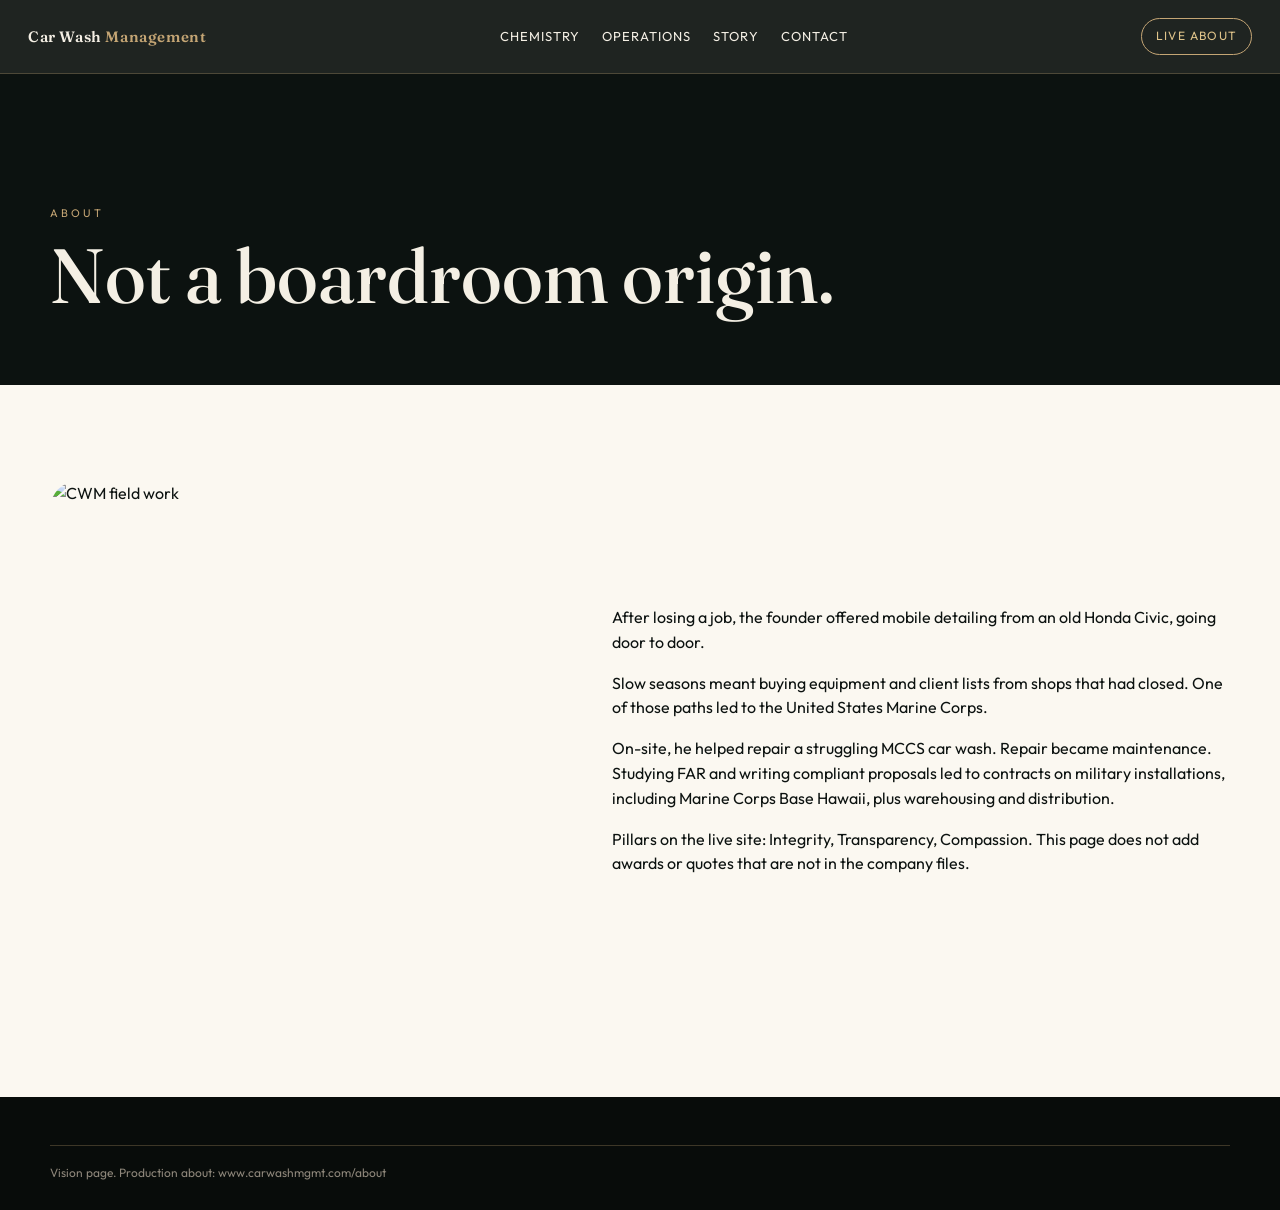
==== about.html @ 950a0e99 "CWM vision site (designed, noindex, not the SMS homepage)." ====
<!doctype html>
<html lang="en">
<head>
  <meta charset="utf-8" />
  <meta name="viewport" content="width=device-width, initial-scale=1" />
  <title>Story — CWM Vision</title>
  <meta name="robots" content="noindex, follow" />
  <link rel="preconnect" href="https://fonts.googleapis.com" />
  <link href="https://fonts.googleapis.com/css2?family=Fraunces:opsz,wght@9..144,500;9..144,600&family=Outfit:wght@400;500;600;700&display=swap" rel="stylesheet" />
  <link rel="stylesheet" href="./styles.css" />
</head>
<body>
  <header class="nav">
    <a class="brand" href="./index.html">Car Wash <span>Management</span></a>
    <nav class="nav-links">
      <a href="./chemistry.html">Chemistry</a>
      <a href="./operations.html">Operations</a>
      <a href="./about.html">Story</a>
      <a href="./contact.html">Contact</a>
    </nav>
    <a class="nav-cta" href="https://www.carwashmgmt.com/about">Live about</a>
  </header>
  <section class="page-hero">
    <div class="wrap">
      <p class="eyebrow">About</p>
      <h1>Not a boardroom origin.</h1>
    </div>
  </section>
  <section class="section">
    <div class="wrap split">
      <img src="https://media.base44.com/images/public/699f163455fdaf19c59586b8/f50cc0d88_image.png" alt="CWM field work" />
      <div>
        <p>After losing a job, the founder offered mobile detailing from an old Honda Civic, going door to door.</p>
        <p>Slow seasons meant buying equipment and client lists from shops that had closed. One of those paths led to the United States Marine Corps.</p>
        <p>On-site, he helped repair a struggling MCCS car wash. Repair became maintenance. Studying FAR and writing compliant proposals led to contracts on military installations, including Marine Corps Base Hawaii, plus warehousing and distribution.</p>
        <p>Pillars on the live site: Integrity, Transparency, Compassion. This page does not add awards or quotes that are not in the company files.</p>
      </div>
    </div>
  </section>
  <footer class="foot"><div class="wrap note">Vision page. Production about: www.carwashmgmt.com/about</div></footer>
</body>
</html>
---- styles.css ----
:root {
  --ink: #0c1210;
  --ink-soft: #1c2a24;
  --cream: #f4efe4;
  --paper: #fbf8f1;
  --brass: #c4a574;
  --brass-hot: #e0c48a;
  --aqua: #2a9d8f;
  --aqua-deep: #1b6f66;
  --line: rgba(196, 165, 116, 0.28);
  --serif: "Fraunces", Georgia, serif;
  --sans: "Outfit", system-ui, sans-serif;
}

* { box-sizing: border-box; }
html { scroll-behavior: smooth; }
body {
  margin: 0;
  background: var(--paper);
  color: var(--ink);
  font-family: var(--sans);
  line-height: 1.55;
}
img { max-width: 100%; display: block; }
a { color: inherit; text-decoration: none; }
.wrap { width: min(1180px, calc(100% - 40px)); margin-inline: auto; }

.nav {
  position: sticky;
  top: 0;
  z-index: 40;
  display: flex;
  align-items: center;
  justify-content: space-between;
  padding: 18px 28px;
  background: rgba(12, 18, 16, 0.92);
  backdrop-filter: blur(16px);
  color: var(--cream);
  border-bottom: 1px solid var(--line);
}
.brand {
  font-family: var(--serif);
  font-weight: 600;
  letter-spacing: 0.04em;
  font-size: 15px;
}
.brand span { color: var(--brass); }
.nav-links { display: flex; gap: 22px; font-size: 13px; letter-spacing: 0.08em; text-transform: uppercase; }
.nav-links a:hover { color: var(--brass-hot); }
.nav-cta {
  border: 1px solid var(--brass);
  color: var(--brass-hot);
  padding: 8px 14px;
  border-radius: 999px;
  font-size: 12px;
  letter-spacing: 0.1em;
  text-transform: uppercase;
}

.hero {
  min-height: 92vh;
  display: grid;
  grid-template-columns: 1.1fr 0.9fr;
  background: var(--ink);
  color: var(--cream);
  overflow: hidden;
}
.hero-copy {
  padding: 88px 48px 72px;
  display: flex;
  flex-direction: column;
  justify-content: flex-end;
}
.eyebrow {
  color: var(--brass);
  letter-spacing: 0.28em;
  text-transform: uppercase;
  font-size: 11px;
  margin-bottom: 18px;
}
.hero h1 {
  font-family: var(--serif);
  font-weight: 500;
  font-size: clamp(3rem, 7vw, 6.4rem);
  line-height: 0.92;
  margin: 0 0 24px;
  letter-spacing: -0.03em;
}
.hero p { max-width: 34rem; color: #d7d0c3; font-size: 18px; }
.hero-actions { display: flex; gap: 14px; margin-top: 32px; flex-wrap: wrap; }
.btn {
  display: inline-flex;
  align-items: center;
  padding: 14px 22px;
  border-radius: 999px;
  font-weight: 600;
  letter-spacing: 0.04em;
}
.btn-gold { background: var(--brass); color: var(--ink); }
.btn-ghost { border: 1px solid rgba(244, 239, 228, 0.35); }
.hero-photo {
  position: relative;
  min-height: 420px;
}
.hero-photo img {
  width: 100%;
  height: 100%;
  object-fit: cover;
  filter: saturate(0.85) contrast(1.05);
}
.hero-photo::after {
  content: "";
  position: absolute;
  inset: 0;
  background: linear-gradient(90deg, #0c1210 0%, transparent 28%);
}

.stats {
  display: grid;
  grid-template-columns: repeat(3, 1fr);
  background: #13201b;
  color: var(--cream);
}
.stat { padding: 36px 28px; border-right: 1px solid var(--line); }
.stat:last-child { border-right: 0; }
.stat b {
  display: block;
  font-family: var(--serif);
  font-size: 38px;
  font-weight: 500;
  color: var(--brass-hot);
}
.stat span { color: #c9c1b3; font-size: 14px; }

.section { padding: 96px 0; }
.section h2 {
  font-family: var(--serif);
  font-size: clamp(2.2rem, 4vw, 3.6rem);
  font-weight: 500;
  line-height: 1.05;
  margin: 0 0 16px;
}
.lede { font-size: 18px; color: #4d594f; max-width: 40rem; }

.split {
  display: grid;
  grid-template-columns: 0.9fr 1.1fr;
  gap: 56px;
  align-items: center;
}
.split img {
  border-radius: 28px;
  height: 520px;
  width: 100%;
  object-fit: cover;
}

.cards {
  display: grid;
  grid-template-columns: repeat(3, 1fr);
  gap: 18px;
  margin-top: 40px;
}
.card {
  background: #fff;
  border: 1px solid #eadfce;
  border-radius: 24px;
  padding: 28px;
  min-height: 240px;
}
.card h3 { font-family: var(--serif); font-size: 28px; margin: 0 0 12px; font-weight: 500; }
.card p { color: #536057; margin: 0; }

.chem-grid {
  display: grid;
  grid-template-columns: repeat(4, 1fr);
  gap: 12px;
  margin-top: 36px;
}
.chem {
  background: var(--ink-soft);
  color: var(--cream);
  padding: 22px 18px;
  border-radius: 18px;
  min-height: 140px;
}
.chem small { color: var(--brass); letter-spacing: 0.16em; text-transform: uppercase; font-size: 10px; }
.chem strong { display: block; margin-top: 12px; font-size: 18px; font-weight: 600; }

.story {
  background: var(--ink);
  color: var(--cream);
}
.story .wrap { display: grid; grid-template-columns: 1fr 1fr; gap: 64px; }
.story p { color: #d4cdc0; font-size: 17px; }

.cta-band {
  background:
    linear-gradient(120deg, rgba(12,18,16,.72), rgba(12,18,16,.35)),
    url("https://media.base44.com/images/public/699f163455fdaf19c59586b8/bcc63916d_pexels-nguyendesigner-243971.jpg") center/cover;
  color: var(--cream);
  padding: 92px 0;
  text-align: center;
}
.cta-band h2 { max-width: 16ch; margin: 12px auto 20px; }

.foot {
  background: #080c0a;
  color: #cfc6b8;
  padding: 48px 0 28px;
  font-size: 14px;
}
.foot-grid { display: grid; grid-template-columns: 2fr 1fr 1fr; gap: 32px; margin-bottom: 32px; }
.foot a:hover { color: var(--brass-hot); }
.note {
  border-top: 1px solid var(--line);
  padding-top: 18px;
  color: #8d867a;
  font-size: 12px;
}

.page-hero {
  background: var(--ink);
  color: var(--cream);
  padding: 120px 0 72px;
}
.page-hero h1 {
  font-family: var(--serif);
  font-size: clamp(2.8rem, 6vw, 5rem);
  font-weight: 500;
  margin: 0;
  line-height: 0.95;
}

@media (max-width: 900px) {
  .nav-links { display: none; }
  .hero, .split, .story .wrap, .stats, .cards, .chem-grid, .foot-grid {
    grid-template-columns: 1fr;
  }
  .hero-copy { padding: 48px 24px; }
  .stat { border-right: 0; border-bottom: 1px solid var(--line); }
}
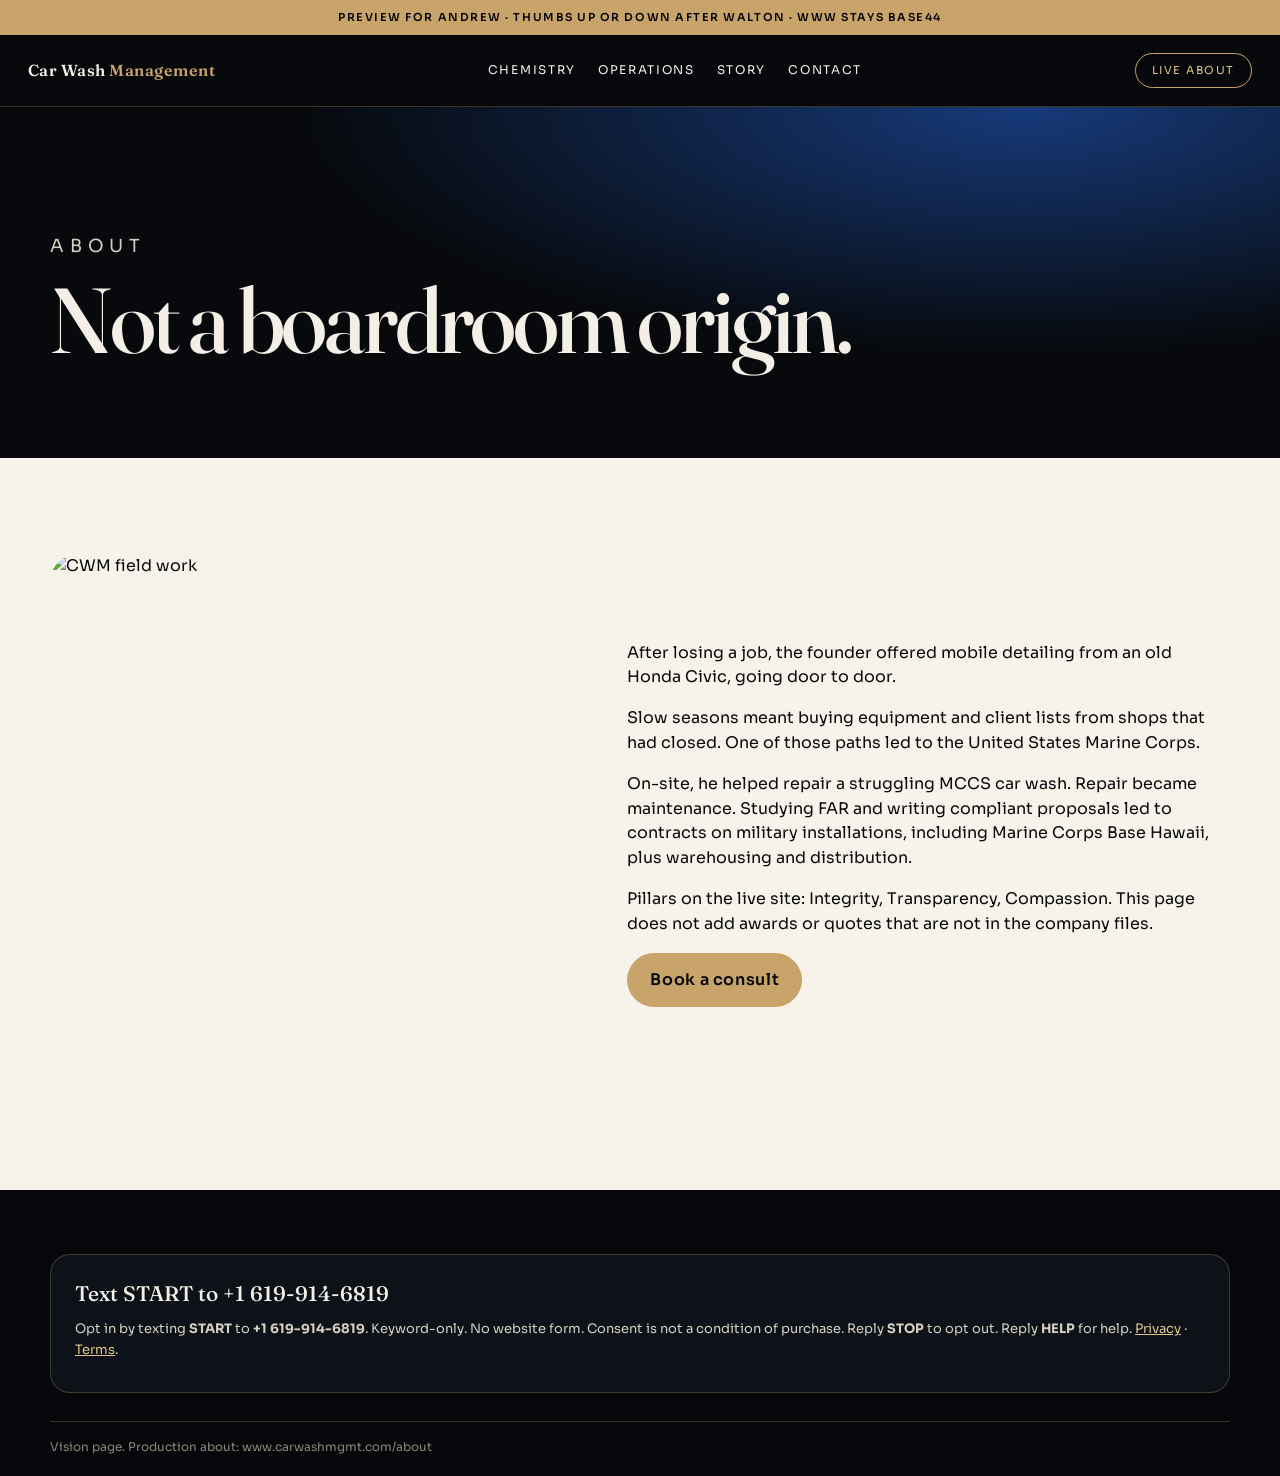
==== commit 80f7777f: "Overnight new-customer preview. START in HTML footer. noindex, no CNAME." ====
--- a/about.html
+++ b/about.html
@@ -3,13 +3,15 @@
 <head>
   <meta charset="utf-8" />
   <meta name="viewport" content="width=device-width, initial-scale=1" />
-  <title>Story — CWM Vision</title>
+  <title>Story — Car Wash Management</title>
+  <meta name="description" content="Civic detailing, Marine Corps Community Services, then a chemical plant. The operator origin of Car Wash Management." />
   <meta name="robots" content="noindex, follow" />
   <link rel="preconnect" href="https://fonts.googleapis.com" />
-  <link href="https://fonts.googleapis.com/css2?family=Fraunces:opsz,wght@9..144,500;9..144,600&family=Outfit:wght@400;500;600;700&display=swap" rel="stylesheet" />
+  <link href="https://fonts.googleapis.com/css2?family=Fraunces:opsz,wght@9..144,500;9..144,600&family=Sora:wght@400;500;600;700&display=swap" rel="stylesheet" />
   <link rel="stylesheet" href="./styles.css" />
 </head>
 <body>
+  <div class="review">Preview for Andrew · thumbs up or down after Walton · www stays Base44</div>
   <header class="nav">
     <a class="brand" href="./index.html">Car Wash <span>Management</span></a>
     <nav class="nav-links">
@@ -18,15 +20,26 @@
       <a href="./about.html">Story</a>
       <a href="./contact.html">Contact</a>
     </nav>
+    <details class="nav-menu">
+      <summary>Menu</summary>
+      <div class="nav-panel">
+        <a href="./chemistry.html">Chemistry</a>
+        <a href="./operations.html">Operations</a>
+        <a href="./about.html">Story</a>
+        <a href="./contact.html">Contact</a>
+      </div>
+    </details>
     <a class="nav-cta" href="https://www.carwashmgmt.com/about">Live about</a>
   </header>
+
   <section class="page-hero">
     <div class="wrap">
       <p class="eyebrow">About</p>
       <h1>Not a boardroom origin.</h1>
     </div>
   </section>
-  <section class="section">
+
+  <section class="section paper">
     <div class="wrap split">
       <img src="https://media.base44.com/images/public/699f163455fdaf19c59586b8/f50cc0d88_image.png" alt="CWM field work" />
       <div>
@@ -34,9 +47,19 @@
         <p>Slow seasons meant buying equipment and client lists from shops that had closed. One of those paths led to the United States Marine Corps.</p>
         <p>On-site, he helped repair a struggling MCCS car wash. Repair became maintenance. Studying FAR and writing compliant proposals led to contracts on military installations, including Marine Corps Base Hawaii, plus warehousing and distribution.</p>
         <p>Pillars on the live site: Integrity, Transparency, Compassion. This page does not add awards or quotes that are not in the company files.</p>
+        <p><a class="btn btn-gold" href="https://calendly.com/andrew-carwashmgmt">Book a consult</a></p>
       </div>
     </div>
   </section>
-  <footer class="foot"><div class="wrap note">Vision page. Production about: www.carwashmgmt.com/about</div></footer>
+
+  <footer class="foot">
+    <div class="wrap">
+      <aside class="sms" id="sms-opt-in">
+        <h2>Text START to +1 619-914-6819</h2>
+        <p>Opt in by texting <strong>START</strong> to <strong>+1 619-914-6819</strong>. Keyword-only. No website form. Consent is not a condition of purchase. Reply <strong>STOP</strong> to opt out. Reply <strong>HELP</strong> for help. <a href="https://legal.carwashmgmt.com/privacy-policy.html">Privacy</a> · <a href="https://legal.carwashmgmt.com/terms-and-conditions.html">Terms</a>.</p>
+      </aside>
+    </div>
+    <div class="wrap note">Vision page. Production about: <a href="https://www.carwashmgmt.com/about">www.carwashmgmt.com/about</a></div>
+  </footer>
 </body>
 </html>
--- a/styles.css
+++ b/styles.css
@@ -1,23 +1,23 @@
 :root {
-  --ink: #0c1210;
-  --ink-soft: #1c2a24;
-  --cream: #f4efe4;
-  --paper: #fbf8f1;
-  --brass: #c4a574;
+  --ink: #07090c;
+  --navy: #0a1c38;
+  --navy-hot: #143a86;
+  --cream: #f4efe6;
+  --paper: #f7f3eb;
+  --brass: #c9a46a;
   --brass-hot: #e0c48a;
-  --aqua: #2a9d8f;
-  --aqua-deep: #1b6f66;
-  --line: rgba(196, 165, 116, 0.28);
+  --mute: #9aa3ae;
+  --line: rgba(201, 164, 106, 0.28);
   --serif: "Fraunces", Georgia, serif;
-  --sans: "Outfit", system-ui, sans-serif;
+  --sans: "Sora", system-ui, sans-serif;
 }
 
 * { box-sizing: border-box; }
 html { scroll-behavior: smooth; }
 body {
   margin: 0;
-  background: var(--paper);
-  color: var(--ink);
+  background: var(--ink);
+  color: var(--cream);
   font-family: var(--sans);
   line-height: 1.55;
 }
@@ -25,135 +25,211 @@
 a { color: inherit; text-decoration: none; }
 .wrap { width: min(1180px, calc(100% - 40px)); margin-inline: auto; }
 
-.nav {
+.review {
   position: sticky;
   top: 0;
+  z-index: 60;
+  background: var(--brass);
+  color: var(--ink);
+  text-align: center;
+  font-size: 11px;
+  letter-spacing: 0.14em;
+  text-transform: uppercase;
+  padding: 9px 16px;
+  font-weight: 600;
+}
+
+.nav {
+  position: relative;
   z-index: 40;
   display: flex;
   align-items: center;
   justify-content: space-between;
+  gap: 18px;
   padding: 18px 28px;
-  background: rgba(12, 18, 16, 0.92);
-  backdrop-filter: blur(16px);
-  color: var(--cream);
+  background: rgba(7, 9, 12, 0.72);
+  backdrop-filter: blur(18px);
   border-bottom: 1px solid var(--line);
 }
 .brand {
   font-family: var(--serif);
   font-weight: 600;
-  letter-spacing: 0.04em;
-  font-size: 15px;
+  letter-spacing: 0.03em;
+  font-size: 16px;
+  white-space: nowrap;
 }
 .brand span { color: var(--brass); }
-.nav-links { display: flex; gap: 22px; font-size: 13px; letter-spacing: 0.08em; text-transform: uppercase; }
+.nav-links {
+  display: flex;
+  gap: 22px;
+  font-size: 12px;
+  letter-spacing: 0.14em;
+  text-transform: uppercase;
+}
 .nav-links a:hover { color: var(--brass-hot); }
 .nav-cta {
   border: 1px solid var(--brass);
   color: var(--brass-hot);
-  padding: 8px 14px;
+  padding: 8px 16px;
   border-radius: 999px;
-  font-size: 12px;
-  letter-spacing: 0.1em;
-  text-transform: uppercase;
-}
+  font-size: 11px;
+  letter-spacing: 0.14em;
+  text-transform: uppercase;
+  white-space: nowrap;
+}
+.nav-menu { display: none; }
 
 .hero {
-  min-height: 92vh;
-  display: grid;
-  grid-template-columns: 1.1fr 0.9fr;
-  background: var(--ink);
-  color: var(--cream);
+  position: relative;
+  min-height: calc(100vh - 92px);
+  display: grid;
+  grid-template-columns: 1.05fr 0.95fr;
   overflow: hidden;
+  background:
+    radial-gradient(ellipse at 78% 38%, #1a4aa8 0%, transparent 52%),
+    radial-gradient(ellipse at 100% 0%, #0d2a62 0%, transparent 40%),
+    #07090c;
+}
+.hero::before {
+  content: "";
+  position: absolute;
+  inset: 0;
+  background-image: url("data:image/svg+xml;utf8,<svg xmlns='http://www.w3.org/2000/svg' width='56' height='98' viewBox='0 0 56 98'><path d='M28 2 L54 17 V47 L28 62 L2 47 V17 Z' fill='none' stroke='%23c9a46a' stroke-width='0.6' opacity='0.18'/></svg>");
+  opacity: 0.45;
+  mask-image: linear-gradient(90deg, transparent 35%, #000 70%);
+  pointer-events: none;
 }
 .hero-copy {
-  padding: 88px 48px 72px;
+  position: relative;
+  z-index: 2;
+  padding: 88px 48px 80px;
   display: flex;
   flex-direction: column;
   justify-content: flex-end;
 }
 .eyebrow {
   color: var(--brass);
-  letter-spacing: 0.28em;
+  letter-spacing: 0.32em;
   text-transform: uppercase;
   font-size: 11px;
   margin-bottom: 18px;
 }
-.hero h1 {
+.hero h1,
+.page-hero h1 {
   font-family: var(--serif);
   font-weight: 500;
-  font-size: clamp(3rem, 7vw, 6.4rem);
-  line-height: 0.92;
+  font-size: clamp(3.1rem, 7.2vw, 6.6rem);
+  line-height: 0.9;
   margin: 0 0 24px;
-  letter-spacing: -0.03em;
-}
-.hero p { max-width: 34rem; color: #d7d0c3; font-size: 18px; }
-.hero-actions { display: flex; gap: 14px; margin-top: 32px; flex-wrap: wrap; }
+  letter-spacing: -0.035em;
+}
+.hero p { max-width: 36rem; color: #d8d1c4; font-size: 18px; }
+.hero-actions { display: flex; gap: 14px; margin-top: 34px; flex-wrap: wrap; }
+
 .btn {
   display: inline-flex;
   align-items: center;
+  justify-content: center;
   padding: 14px 22px;
   border-radius: 999px;
   font-weight: 600;
   letter-spacing: 0.04em;
+  border: 1px solid transparent;
 }
 .btn-gold { background: var(--brass); color: var(--ink); }
-.btn-ghost { border: 1px solid rgba(244, 239, 228, 0.35); }
-.hero-photo {
+.btn-gold:hover { background: var(--brass-hot); }
+.btn-ghost { border-color: rgba(244, 239, 228, 0.35); color: var(--cream); }
+.btn-ghost:hover { border-color: var(--brass); color: var(--brass-hot); }
+
+.hero-stage {
   position: relative;
-  min-height: 420px;
-}
-.hero-photo img {
-  width: 100%;
-  height: 100%;
-  object-fit: cover;
-  filter: saturate(0.85) contrast(1.05);
-}
-.hero-photo::after {
-  content: "";
+  min-height: 520px;
+}
+.orb {
   position: absolute;
-  inset: 0;
-  background: linear-gradient(90deg, #0c1210 0%, transparent 28%);
+  overflow: hidden;
+  border: 1px solid rgba(201, 164, 106, 0.35);
+  box-shadow: 0 30px 80px rgba(0, 0, 0, 0.45);
+}
+.orb img { width: 100%; height: 100%; object-fit: cover; }
+.orb-main {
+  width: min(78%, 520px);
+  aspect-ratio: 1;
+  border-radius: 50%;
+  right: 8%;
+  top: 14%;
+}
+.orb-top {
+  width: 168px;
+  height: 168px;
+  border-radius: 50%;
+  right: 58%;
+  top: 8%;
+  z-index: 2;
+}
+.orb-side {
+  width: 210px;
+  height: 260px;
+  border-radius: 50% 50% 46% 54%;
+  right: -24px;
+  bottom: 12%;
 }
 
 .stats {
   display: grid;
   grid-template-columns: repeat(3, 1fr);
-  background: #13201b;
-  color: var(--cream);
-}
-.stat { padding: 36px 28px; border-right: 1px solid var(--line); }
+  background: #10151c;
+  border-top: 1px solid var(--line);
+  border-bottom: 1px solid var(--line);
+}
+.stat { padding: 40px 32px; border-right: 1px solid var(--line); }
 .stat:last-child { border-right: 0; }
 .stat b {
   display: block;
   font-family: var(--serif);
-  font-size: 38px;
+  font-size: 40px;
   font-weight: 500;
   color: var(--brass-hot);
 }
-.stat span { color: #c9c1b3; font-size: 14px; }
-
+.stat span { color: #c3bdb2; font-size: 14px; }
+
+.paper { background: var(--paper); color: var(--ink); }
 .section { padding: 96px 0; }
-.section h2 {
-  font-family: var(--serif);
-  font-size: clamp(2.2rem, 4vw, 3.6rem);
+.section h2,
+.cta-band h2,
+.foot-lead {
+  font-family: var(--serif);
+  font-size: clamp(2.2rem, 4vw, 3.7rem);
   font-weight: 500;
-  line-height: 1.05;
+  line-height: 1.04;
   margin: 0 0 16px;
 }
-.lede { font-size: 18px; color: #4d594f; max-width: 40rem; }
+.lede { font-size: 18px; color: #536057; max-width: 42rem; }
 
 .split {
   display: grid;
-  grid-template-columns: 0.9fr 1.1fr;
-  gap: 56px;
+  grid-template-columns: 0.92fr 1.08fr;
+  gap: 64px;
   align-items: center;
 }
-.split img {
+.split img, .photo-frame {
   border-radius: 28px;
-  height: 520px;
+  height: 540px;
   width: 100%;
   object-fit: cover;
 }
+.photo-frame { overflow: hidden; }
+
+.work-list { margin: 28px 0 0; padding: 0; list-style: none; }
+.work-list li {
+  display: grid;
+  grid-template-columns: 7.5rem 1fr;
+  gap: 16px;
+  padding: 16px 0;
+  border-top: 1px solid #eadfce;
+  font-size: 16px;
+}
+.work-list strong { letter-spacing: 0.08em; text-transform: uppercase; font-size: 12px; color: #8a6d3b; }
 
 .cards {
   display: grid;
@@ -163,80 +239,144 @@
 }
 .card {
   background: #fff;
+  color: var(--ink);
   border: 1px solid #eadfce;
   border-radius: 24px;
   padding: 28px;
-  min-height: 240px;
+  min-height: 220px;
 }
 .card h3 { font-family: var(--serif); font-size: 28px; margin: 0 0 12px; font-weight: 500; }
 .card p { color: #536057; margin: 0; }
 
+.line {
+  background: var(--ink);
+  color: var(--cream);
+}
+.line-table { width: 100%; border-collapse: collapse; margin-top: 36px; }
+.line-table th, .line-table td {
+  text-align: left;
+  padding: 18px 8px;
+  border-bottom: 1px solid var(--line);
+  vertical-align: top;
+}
+.line-table th {
+  color: var(--brass);
+  font-size: 11px;
+  letter-spacing: 0.16em;
+  text-transform: uppercase;
+  font-weight: 600;
+  width: 28%;
+}
+.line-table td { color: #ddd6c9; }
+
 .chem-grid {
   display: grid;
-  grid-template-columns: repeat(4, 1fr);
+  grid-template-columns: repeat(3, 1fr);
   gap: 12px;
   margin-top: 36px;
 }
 .chem {
-  background: var(--ink-soft);
+  background: #111820;
   color: var(--cream);
   padding: 22px 18px;
   border-radius: 18px;
-  min-height: 140px;
+  border: 1px solid var(--line);
+  min-height: 148px;
 }
 .chem small { color: var(--brass); letter-spacing: 0.16em; text-transform: uppercase; font-size: 10px; }
-.chem strong { display: block; margin-top: 12px; font-size: 18px; font-weight: 600; }
-
-.story {
-  background: var(--ink);
-  color: var(--cream);
-}
-.story .wrap { display: grid; grid-template-columns: 1fr 1fr; gap: 64px; }
+.chem strong { display: block; margin-top: 10px; font-size: 18px; font-weight: 600; }
+.chem p { margin: 8px 0 0; color: #b7b0a4; font-size: 13px; }
+
+.story { background: #0b1016; color: var(--cream); }
+.story .wrap { display: grid; grid-template-columns: 1fr 1fr; gap: 64px; align-items: center; }
 .story p { color: #d4cdc0; font-size: 17px; }
+.story img { border-radius: 28px; height: 460px; width: 100%; object-fit: cover; }
 
 .cta-band {
   background:
-    linear-gradient(120deg, rgba(12,18,16,.72), rgba(12,18,16,.35)),
+    linear-gradient(120deg, rgba(7, 9, 12, 0.78), rgba(10, 28, 56, 0.45)),
     url("https://media.base44.com/images/public/699f163455fdaf19c59586b8/bcc63916d_pexels-nguyendesigner-243971.jpg") center/cover;
   color: var(--cream);
-  padding: 92px 0;
+  padding: 100px 0;
   text-align: center;
 }
-.cta-band h2 { max-width: 16ch; margin: 12px auto 20px; }
+.cta-band h2 { max-width: 16ch; margin: 12px auto 22px; }
+
+.page-hero {
+  background:
+    radial-gradient(ellipse at 80% 0%, #163a7a 0%, transparent 50%),
+    var(--ink);
+  color: var(--cream);
+  padding: 108px 0 72px;
+}
+.page-hero p { max-width: 40rem; color: #d4cdc0; font-size: 18px; }
 
 .foot {
-  background: #080c0a;
+  background: #05070a;
   color: #cfc6b8;
-  padding: 48px 0 28px;
+  padding: 56px 0 20px;
   font-size: 14px;
 }
-.foot-grid { display: grid; grid-template-columns: 2fr 1fr 1fr; gap: 32px; margin-bottom: 32px; }
+.foot-lead { color: var(--cream); max-width: 12ch; }
+.foot-grid { display: grid; grid-template-columns: 1.4fr 1fr 1fr; gap: 32px; margin-bottom: 36px; }
 .foot a:hover { color: var(--brass-hot); }
+.foot ul { list-style: none; margin: 0; padding: 0; }
+.foot li { margin: 8px 0; }
+
+.sms {
+  border: 1px solid var(--line);
+  border-radius: 20px;
+  padding: 22px 24px;
+  background: #0d1218;
+  color: #d7d0c3;
+  margin: 8px 0 28px;
+}
+.sms h2, .sms h4 {
+  font-family: var(--serif);
+  color: var(--cream);
+  margin: 0 0 10px;
+  font-weight: 500;
+}
+.sms p { margin: 0 0 10px; font-size: 13px; line-height: 1.55; }
+.sms a { color: var(--brass-hot); text-decoration: underline; }
+
 .note {
   border-top: 1px solid var(--line);
-  padding-top: 18px;
+  padding-top: 16px;
   color: #8d867a;
   font-size: 12px;
 }
 
-.page-hero {
-  background: var(--ink);
-  color: var(--cream);
-  padding: 120px 0 72px;
-}
-.page-hero h1 {
-  font-family: var(--serif);
-  font-size: clamp(2.8rem, 6vw, 5rem);
-  font-weight: 500;
-  margin: 0;
-  line-height: 0.95;
-}
-
 @media (max-width: 900px) {
   .nav-links { display: none; }
+  .nav-menu { display: block; }
+  .nav-menu summary {
+    list-style: none;
+    cursor: pointer;
+    letter-spacing: 0.12em;
+    text-transform: uppercase;
+    font-size: 12px;
+    color: var(--brass-hot);
+  }
+  .nav-menu[open] .nav-panel {
+    position: absolute;
+    left: 16px;
+    right: 16px;
+    top: 62px;
+    background: #0d1218;
+    border: 1px solid var(--line);
+    border-radius: 16px;
+    padding: 16px;
+    display: grid;
+    gap: 12px;
+  }
   .hero, .split, .story .wrap, .stats, .cards, .chem-grid, .foot-grid {
     grid-template-columns: 1fr;
   }
-  .hero-copy { padding: 48px 24px; }
+  .hero-copy { padding: 48px 24px 32px; }
+  .hero-stage { min-height: 380px; }
+  .orb-top, .orb-side { display: none; }
+  .orb-main { right: 10%; top: 8%; width: 78%; }
   .stat { border-right: 0; border-bottom: 1px solid var(--line); }
-}
+  .work-list li { grid-template-columns: 1fr; gap: 6px; }
+}
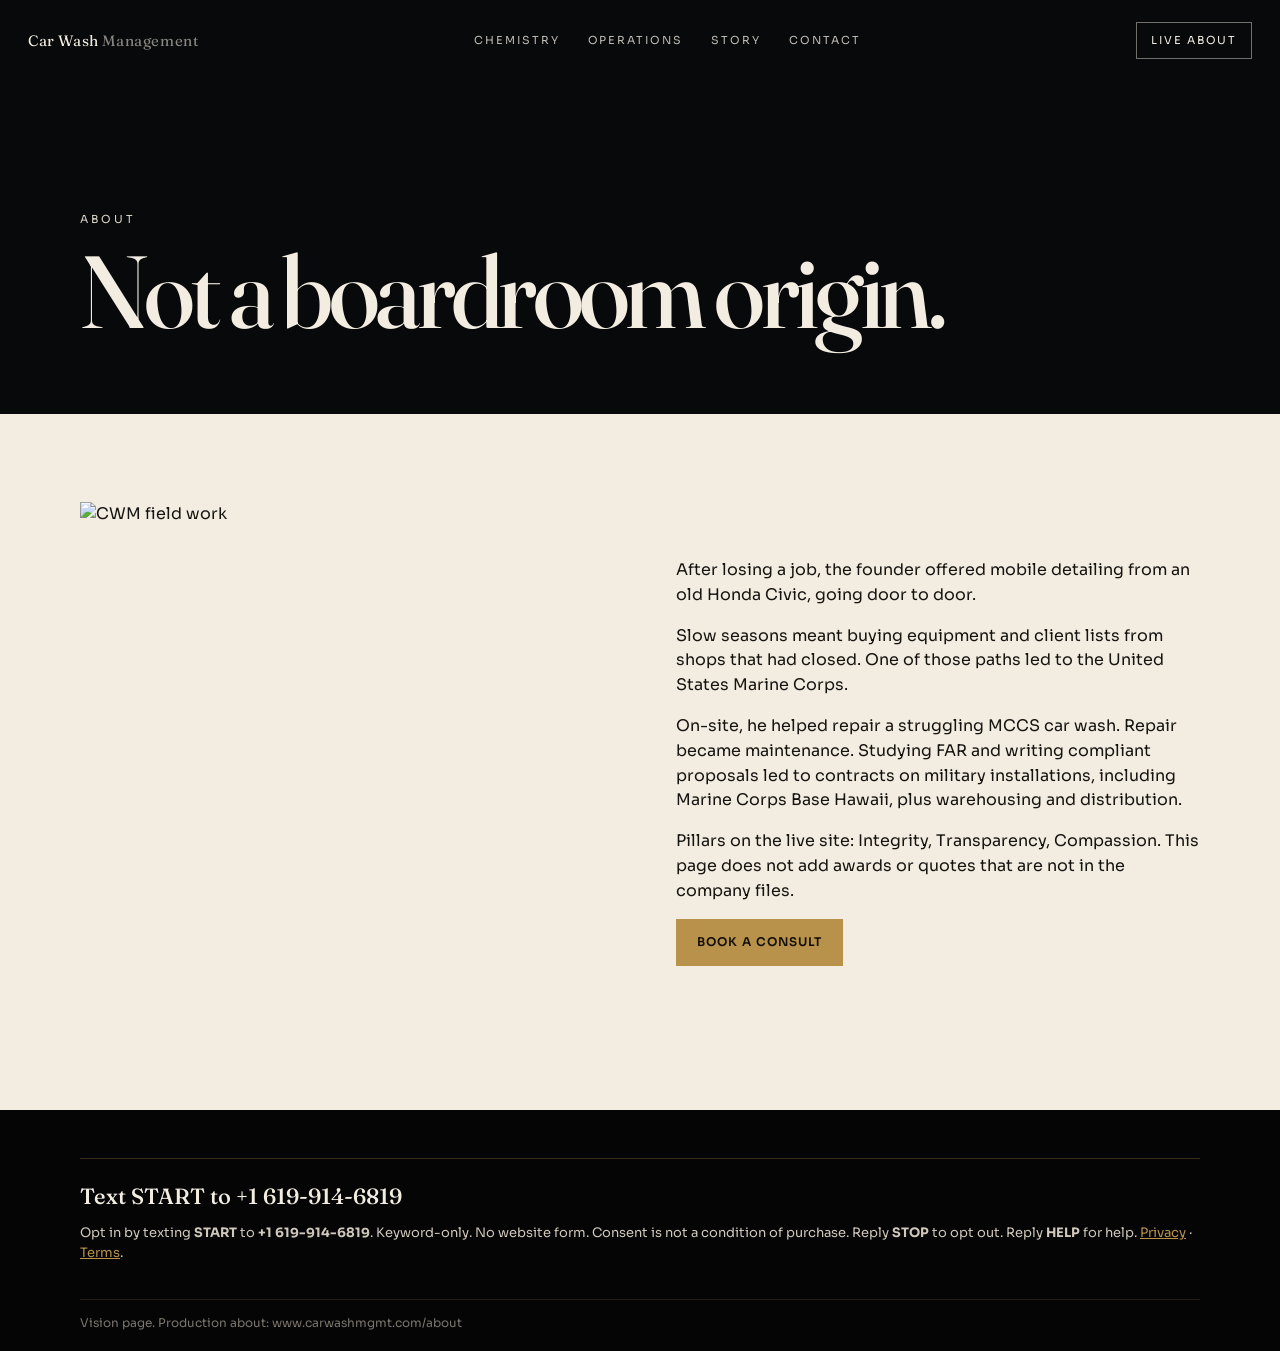
==== commit f5a361cc: "Replace orb/hex template with full-bleed photographic homepage. Andrew rejected the overnight previe" ====
--- a/about.html
+++ b/about.html
@@ -11,7 +11,6 @@
   <link rel="stylesheet" href="./styles.css" />
 </head>
 <body>
-  <div class="review">Preview for Andrew · thumbs up or down after Walton · www stays Base44</div>
   <header class="nav">
     <a class="brand" href="./index.html">Car Wash <span>Management</span></a>
     <nav class="nav-links">
--- a/styles.css
+++ b/styles.css
@@ -1,21 +1,14 @@
 :root {
-  --ink: #07090c;
-  --navy: #0a1c38;
-  --navy-hot: #143a86;
-  --cream: #f4efe6;
-  --paper: #f7f3eb;
-  --brass: #c9a46a;
-  --brass-hot: #e0c48a;
-  --mute: #9aa3ae;
-  --line: rgba(201, 164, 106, 0.28);
-  --serif: "Fraunces", Georgia, serif;
+  --ink: #08090b;
+  --cream: #f2ece1;
+  --brass: #b8924a;
+  --mute: #9a9388;
+  --serif: "Fraunces", "Times New Roman", serif;
   --sans: "Sora", system-ui, sans-serif;
 }
-
 * { box-sizing: border-box; }
-html { scroll-behavior: smooth; }
+html, body { margin: 0; }
 body {
-  margin: 0;
   background: var(--ink);
   color: var(--cream);
   font-family: var(--sans);
@@ -23,360 +16,238 @@
 }
 img { max-width: 100%; display: block; }
 a { color: inherit; text-decoration: none; }
-.wrap { width: min(1180px, calc(100% - 40px)); margin-inline: auto; }
-
-.review {
-  position: sticky;
-  top: 0;
-  z-index: 60;
-  background: var(--brass);
-  color: var(--ink);
-  text-align: center;
-  font-size: 11px;
-  letter-spacing: 0.14em;
-  text-transform: uppercase;
-  padding: 9px 16px;
-  font-weight: 600;
-}
+.wrap { width: min(1120px, calc(100% - 48px)); margin-inline: auto; }
 
 .nav {
-  position: relative;
-  z-index: 40;
+  position: absolute;
+  inset: 0 0 auto;
+  z-index: 5;
   display: flex;
   align-items: center;
   justify-content: space-between;
-  gap: 18px;
-  padding: 18px 28px;
-  background: rgba(7, 9, 12, 0.72);
-  backdrop-filter: blur(18px);
-  border-bottom: 1px solid var(--line);
-}
-.brand {
-  font-family: var(--serif);
-  font-weight: 600;
-  letter-spacing: 0.03em;
-  font-size: 16px;
-  white-space: nowrap;
-}
-.brand span { color: var(--brass); }
+  gap: 16px;
+  padding: 22px 28px;
+}
+.brand { font-family: var(--serif); font-size: 15px; letter-spacing: 0.04em; }
+.brand span { opacity: 0.55; }
 .nav-links {
   display: flex;
-  gap: 22px;
-  font-size: 12px;
-  letter-spacing: 0.14em;
-  text-transform: uppercase;
-}
-.nav-links a:hover { color: var(--brass-hot); }
+  gap: 28px;
+  font-size: 11px;
+  letter-spacing: 0.18em;
+  text-transform: uppercase;
+  color: rgba(242, 236, 225, 0.78);
+}
 .nav-cta {
-  border: 1px solid var(--brass);
-  color: var(--brass-hot);
-  padding: 8px 16px;
-  border-radius: 999px;
-  font-size: 11px;
-  letter-spacing: 0.14em;
-  text-transform: uppercase;
-  white-space: nowrap;
+  font-size: 11px;
+  letter-spacing: 0.16em;
+  text-transform: uppercase;
+  border: 1px solid rgba(242, 236, 225, 0.45);
+  padding: 9px 14px;
 }
 .nav-menu { display: none; }
 
 .hero {
   position: relative;
-  min-height: calc(100vh - 92px);
-  display: grid;
-  grid-template-columns: 1.05fr 0.95fr;
+  min-height: 100vh;
+  display: grid;
+  align-items: end;
   overflow: hidden;
-  background:
-    radial-gradient(ellipse at 78% 38%, #1a4aa8 0%, transparent 52%),
-    radial-gradient(ellipse at 100% 0%, #0d2a62 0%, transparent 40%),
-    #07090c;
-}
-.hero::before {
-  content: "";
+}
+.hero-bg {
   position: absolute;
   inset: 0;
-  background-image: url("data:image/svg+xml;utf8,<svg xmlns='http://www.w3.org/2000/svg' width='56' height='98' viewBox='0 0 56 98'><path d='M28 2 L54 17 V47 L28 62 L2 47 V17 Z' fill='none' stroke='%23c9a46a' stroke-width='0.6' opacity='0.18'/></svg>");
-  opacity: 0.45;
-  mask-image: linear-gradient(90deg, transparent 35%, #000 70%);
-  pointer-events: none;
+  width: 100%;
+  height: 100%;
+  object-fit: cover;
+  object-position: 62% center;
+  filter: contrast(1.08) saturate(0.82);
+}
+.hero-veil {
+  position: absolute;
+  inset: 0;
+  background: linear-gradient(90deg, rgba(8,9,11,0.92) 0%, rgba(8,9,11,0.55) 42%, rgba(8,9,11,0.12) 100%);
 }
 .hero-copy {
   position: relative;
   z-index: 2;
-  padding: 88px 48px 80px;
-  display: flex;
-  flex-direction: column;
-  justify-content: flex-end;
+  padding: 0 28px 72px;
+  max-width: 760px;
 }
 .eyebrow {
   color: var(--brass);
-  letter-spacing: 0.32em;
-  text-transform: uppercase;
-  font-size: 11px;
-  margin-bottom: 18px;
-}
-.hero h1,
-.page-hero h1 {
+  letter-spacing: 0.28em;
+  text-transform: uppercase;
+  font-size: 11px;
+  margin: 0 0 18px;
+}
+.hero h1, .page-hero h1 {
   font-family: var(--serif);
   font-weight: 500;
-  font-size: clamp(3.1rem, 7.2vw, 6.6rem);
-  line-height: 0.9;
-  margin: 0 0 24px;
-  letter-spacing: -0.035em;
-}
-.hero p { max-width: 36rem; color: #d8d1c4; font-size: 18px; }
-.hero-actions { display: flex; gap: 14px; margin-top: 34px; flex-wrap: wrap; }
+  font-size: clamp(3.4rem, 8vw, 7.2rem);
+  line-height: 0.88;
+  letter-spacing: -0.045em;
+  margin: 0 0 22px;
+}
+.hero p { max-width: 34rem; color: #e6dfd2; font-size: 17px; }
+.hero-actions { display: flex; gap: 12px; margin-top: 32px; flex-wrap: wrap; }
 
 .btn {
   display: inline-flex;
   align-items: center;
-  justify-content: center;
-  padding: 14px 22px;
-  border-radius: 999px;
+  padding: 13px 20px;
+  font-size: 12px;
+  letter-spacing: 0.08em;
+  text-transform: uppercase;
   font-weight: 600;
-  letter-spacing: 0.04em;
   border: 1px solid transparent;
 }
-.btn-gold { background: var(--brass); color: var(--ink); }
-.btn-gold:hover { background: var(--brass-hot); }
-.btn-ghost { border-color: rgba(244, 239, 228, 0.35); color: var(--cream); }
-.btn-ghost:hover { border-color: var(--brass); color: var(--brass-hot); }
-
-.hero-stage {
-  position: relative;
-  min-height: 520px;
-}
-.orb {
-  position: absolute;
-  overflow: hidden;
-  border: 1px solid rgba(201, 164, 106, 0.35);
-  box-shadow: 0 30px 80px rgba(0, 0, 0, 0.45);
-}
-.orb img { width: 100%; height: 100%; object-fit: cover; }
-.orb-main {
-  width: min(78%, 520px);
-  aspect-ratio: 1;
-  border-radius: 50%;
-  right: 8%;
-  top: 14%;
-}
-.orb-top {
-  width: 168px;
-  height: 168px;
-  border-radius: 50%;
-  right: 58%;
-  top: 8%;
-  z-index: 2;
-}
-.orb-side {
-  width: 210px;
-  height: 260px;
-  border-radius: 50% 50% 46% 54%;
-  right: -24px;
-  bottom: 12%;
-}
+.btn-gold { background: var(--brass); color: #140f08; }
+.btn-ghost { border-color: rgba(242, 236, 225, 0.4); }
+.paper .btn-ghost { border-color: #161410; color: #161410; }
 
 .stats {
   display: grid;
   grid-template-columns: repeat(3, 1fr);
-  background: #10151c;
-  border-top: 1px solid var(--line);
-  border-bottom: 1px solid var(--line);
-}
-.stat { padding: 40px 32px; border-right: 1px solid var(--line); }
+  border-top: 1px solid rgba(184, 146, 74, 0.25);
+  border-bottom: 1px solid rgba(184, 146, 74, 0.25);
+}
+.stat { padding: 36px 28px; border-right: 1px solid rgba(184, 146, 74, 0.18); }
 .stat:last-child { border-right: 0; }
 .stat b {
   display: block;
   font-family: var(--serif);
-  font-size: 40px;
+  font-size: 2.4rem;
   font-weight: 500;
-  color: var(--brass-hot);
-}
-.stat span { color: #c3bdb2; font-size: 14px; }
-
-.paper { background: var(--paper); color: var(--ink); }
-.section { padding: 96px 0; }
-.section h2,
-.cta-band h2,
-.foot-lead {
+  color: var(--brass);
+}
+.stat span { color: var(--mute); font-size: 13px; }
+
+.section { padding: 88px 0; }
+.paper { background: var(--cream); color: #161410; }
+.section h2, .cta-band h2, .foot-lead {
   font-family: var(--serif);
-  font-size: clamp(2.2rem, 4vw, 3.7rem);
   font-weight: 500;
-  line-height: 1.04;
-  margin: 0 0 16px;
-}
-.lede { font-size: 18px; color: #536057; max-width: 42rem; }
-
+  font-size: clamp(2.1rem, 4vw, 3.4rem);
+  line-height: 1.02;
+  margin: 0 0 18px;
+  letter-spacing: -0.03em;
+}
+.lede { font-size: 18px; max-width: 40rem; color: #4a453c; }
 .split {
   display: grid;
-  grid-template-columns: 0.92fr 1.08fr;
-  gap: 64px;
+  grid-template-columns: 1fr 1fr;
+  gap: 72px;
   align-items: center;
 }
 .split img, .photo-frame {
-  border-radius: 28px;
-  height: 540px;
   width: 100%;
+  height: 520px;
   object-fit: cover;
 }
-.photo-frame { overflow: hidden; }
-
-.work-list { margin: 28px 0 0; padding: 0; list-style: none; }
+.work-list { list-style: none; margin: 36px 0 0; padding: 0; }
 .work-list li {
   display: grid;
-  grid-template-columns: 7.5rem 1fr;
-  gap: 16px;
-  padding: 16px 0;
-  border-top: 1px solid #eadfce;
+  grid-template-columns: 8rem 1fr;
+  gap: 18px;
+  padding: 18px 0;
+  border-top: 1px solid #ddd4c4;
+}
+.work-list strong {
+  font-size: 11px;
+  letter-spacing: 0.14em;
+  text-transform: uppercase;
+  color: #8a6d32;
+}
+
+.line { background: var(--ink); }
+.families {
+  display: grid;
+  gap: 0;
+  margin-top: 40px;
+  border-top: 1px solid rgba(184, 146, 74, 0.28);
+}
+.families div {
+  display: grid;
+  grid-template-columns: 10rem 1fr;
+  gap: 24px;
+  padding: 22px 0;
+  border-bottom: 1px solid rgba(184, 146, 74, 0.18);
   font-size: 16px;
-}
-.work-list strong { letter-spacing: 0.08em; text-transform: uppercase; font-size: 12px; color: #8a6d3b; }
-
-.cards {
-  display: grid;
-  grid-template-columns: repeat(3, 1fr);
-  gap: 18px;
-  margin-top: 40px;
-}
-.card {
-  background: #fff;
-  color: var(--ink);
-  border: 1px solid #eadfce;
-  border-radius: 24px;
-  padding: 28px;
-  min-height: 220px;
-}
-.card h3 { font-family: var(--serif); font-size: 28px; margin: 0 0 12px; font-weight: 500; }
-.card p { color: #536057; margin: 0; }
-
-.line {
-  background: var(--ink);
-  color: var(--cream);
-}
-.line-table { width: 100%; border-collapse: collapse; margin-top: 36px; }
-.line-table th, .line-table td {
-  text-align: left;
-  padding: 18px 8px;
-  border-bottom: 1px solid var(--line);
-  vertical-align: top;
-}
-.line-table th {
+  color: #d8d0c3;
+}
+.families b {
+  font-size: 11px;
+  letter-spacing: 0.16em;
+  text-transform: uppercase;
   color: var(--brass);
-  font-size: 11px;
-  letter-spacing: 0.16em;
-  text-transform: uppercase;
   font-weight: 600;
-  width: 28%;
-}
-.line-table td { color: #ddd6c9; }
-
-.chem-grid {
-  display: grid;
-  grid-template-columns: repeat(3, 1fr);
-  gap: 12px;
-  margin-top: 36px;
-}
-.chem {
-  background: #111820;
-  color: var(--cream);
-  padding: 22px 18px;
-  border-radius: 18px;
-  border: 1px solid var(--line);
-  min-height: 148px;
-}
-.chem small { color: var(--brass); letter-spacing: 0.16em; text-transform: uppercase; font-size: 10px; }
-.chem strong { display: block; margin-top: 10px; font-size: 18px; font-weight: 600; }
-.chem p { margin: 8px 0 0; color: #b7b0a4; font-size: 13px; }
-
-.story { background: #0b1016; color: var(--cream); }
+}
+
+.story { background: #0c0d10; }
 .story .wrap { display: grid; grid-template-columns: 1fr 1fr; gap: 64px; align-items: center; }
-.story p { color: #d4cdc0; font-size: 17px; }
-.story img { border-radius: 28px; height: 460px; width: 100%; object-fit: cover; }
+.story p { color: #d5cec2; font-size: 17px; }
+.story img { width: 100%; height: 480px; object-fit: cover; }
 
 .cta-band {
+  min-height: 42vh;
+  display: grid;
+  place-items: center;
+  text-align: center;
   background:
-    linear-gradient(120deg, rgba(7, 9, 12, 0.78), rgba(10, 28, 56, 0.45)),
+    linear-gradient(180deg, rgba(8,9,11,0.55), rgba(8,9,11,0.78)),
     url("https://media.base44.com/images/public/699f163455fdaf19c59586b8/bcc63916d_pexels-nguyendesigner-243971.jpg") center/cover;
-  color: var(--cream);
-  padding: 100px 0;
-  text-align: center;
-}
-.cta-band h2 { max-width: 16ch; margin: 12px auto 22px; }
+  padding: 80px 24px;
+}
+.cta-band h2 { max-width: 14ch; }
 
 .page-hero {
+  min-height: 46vh;
+  display: grid;
+  align-items: end;
+  padding: 140px 0 56px;
   background:
-    radial-gradient(ellipse at 80% 0%, #163a7a 0%, transparent 50%),
-    var(--ink);
-  color: var(--cream);
-  padding: 108px 0 72px;
-}
-.page-hero p { max-width: 40rem; color: #d4cdc0; font-size: 18px; }
-
-.foot {
-  background: #05070a;
-  color: #cfc6b8;
-  padding: 56px 0 20px;
-  font-size: 14px;
-}
-.foot-lead { color: var(--cream); max-width: 12ch; }
-.foot-grid { display: grid; grid-template-columns: 1.4fr 1fr 1fr; gap: 32px; margin-bottom: 36px; }
-.foot a:hover { color: var(--brass-hot); }
-.foot ul { list-style: none; margin: 0; padding: 0; }
-.foot li { margin: 8px 0; }
-
+    linear-gradient(90deg, rgba(8,9,11,0.88), rgba(8,9,11,0.35)),
+    url("https://media.base44.com/images/public/699f163455fdaf19c59586b8/91d199782_pexels-fotios-photos-14513938.jpg") center/cover;
+}
+.page-hero p { max-width: 38rem; color: #ddd6c9; }
+
+.cards { display: grid; grid-template-columns: repeat(3, 1fr); gap: 1px; background: #ddd4c4; margin-top: 36px; }
+.card { background: var(--cream); padding: 28px; min-height: 180px; }
+.card h3 { font-family: var(--serif); font-size: 26px; margin: 0 0 10px; font-weight: 500; }
+.card p { color: #4a453c; margin: 0; }
+
+.chem-grid { display: grid; grid-template-columns: repeat(3, 1fr); gap: 1px; background: #ddd4c4; margin-top: 36px; }
+.chem { background: var(--cream); color: #161410; padding: 22px; min-height: 140px; }
+.chem small { color: #8a6d32; letter-spacing: 0.14em; text-transform: uppercase; font-size: 10px; }
+.chem strong { display: block; margin-top: 8px; font-size: 17px; }
+.chem p { margin: 8px 0 0; color: #4a453c; font-size: 13px; }
+
+.foot { background: #050506; color: #b7b0a4; padding: 48px 0 18px; font-size: 14px; }
+.foot-lead { color: var(--cream); max-width: 10ch; }
+.foot-grid { display: grid; grid-template-columns: 1.5fr 1fr 1fr; gap: 28px; margin-bottom: 28px; }
 .sms {
-  border: 1px solid var(--line);
-  border-radius: 20px;
-  padding: 22px 24px;
-  background: #0d1218;
-  color: #d7d0c3;
-  margin: 8px 0 28px;
-}
-.sms h2, .sms h4 {
-  font-family: var(--serif);
-  color: var(--cream);
-  margin: 0 0 10px;
-  font-weight: 500;
-}
-.sms p { margin: 0 0 10px; font-size: 13px; line-height: 1.55; }
-.sms a { color: var(--brass-hot); text-decoration: underline; }
-
-.note {
-  border-top: 1px solid var(--line);
-  padding-top: 16px;
-  color: #8d867a;
-  font-size: 12px;
-}
+  border-top: 1px solid rgba(184, 146, 74, 0.28);
+  padding: 20px 0 8px;
+  color: #cfc8bb;
+  margin: 0 0 20px;
+}
+.sms h2 { font-family: var(--serif); color: var(--cream); font-size: 22px; margin: 0 0 10px; font-weight: 500; }
+.sms p { margin: 0 0 8px; font-size: 13px; }
+.sms a { color: var(--brass); text-decoration: underline; }
+.note { border-top: 1px solid rgba(184, 146, 74, 0.18); padding-top: 14px; color: #7c766c; font-size: 12px; }
 
 @media (max-width: 900px) {
   .nav-links { display: none; }
   .nav-menu { display: block; }
-  .nav-menu summary {
-    list-style: none;
-    cursor: pointer;
-    letter-spacing: 0.12em;
-    text-transform: uppercase;
-    font-size: 12px;
-    color: var(--brass-hot);
+  .nav-menu summary { list-style: none; cursor: pointer; letter-spacing: 0.14em; text-transform: uppercase; font-size: 12px; }
+  .nav-menu[open] .nav-panel {
+    position: absolute; left: 16px; right: 16px; top: 64px;
+    background: #0c0d10; padding: 16px; display: grid; gap: 12px;
   }
-  .nav-menu[open] .nav-panel {
-    position: absolute;
-    left: 16px;
-    right: 16px;
-    top: 62px;
-    background: #0d1218;
-    border: 1px solid var(--line);
-    border-radius: 16px;
-    padding: 16px;
-    display: grid;
-    gap: 12px;
-  }
-  .hero, .split, .story .wrap, .stats, .cards, .chem-grid, .foot-grid {
+  .hero, .split, .story .wrap, .stats, .cards, .chem-grid, .foot-grid, .families div {
     grid-template-columns: 1fr;
   }
-  .hero-copy { padding: 48px 24px 32px; }
-  .hero-stage { min-height: 380px; }
-  .orb-top, .orb-side { display: none; }
-  .orb-main { right: 10%; top: 8%; width: 78%; }
-  .stat { border-right: 0; border-bottom: 1px solid var(--line); }
-  .work-list li { grid-template-columns: 1fr; gap: 6px; }
-}
+  .stat { border-right: 0; border-bottom: 1px solid rgba(184, 146, 74, 0.18); }
+  .work-list li { grid-template-columns: 1fr; }
+}
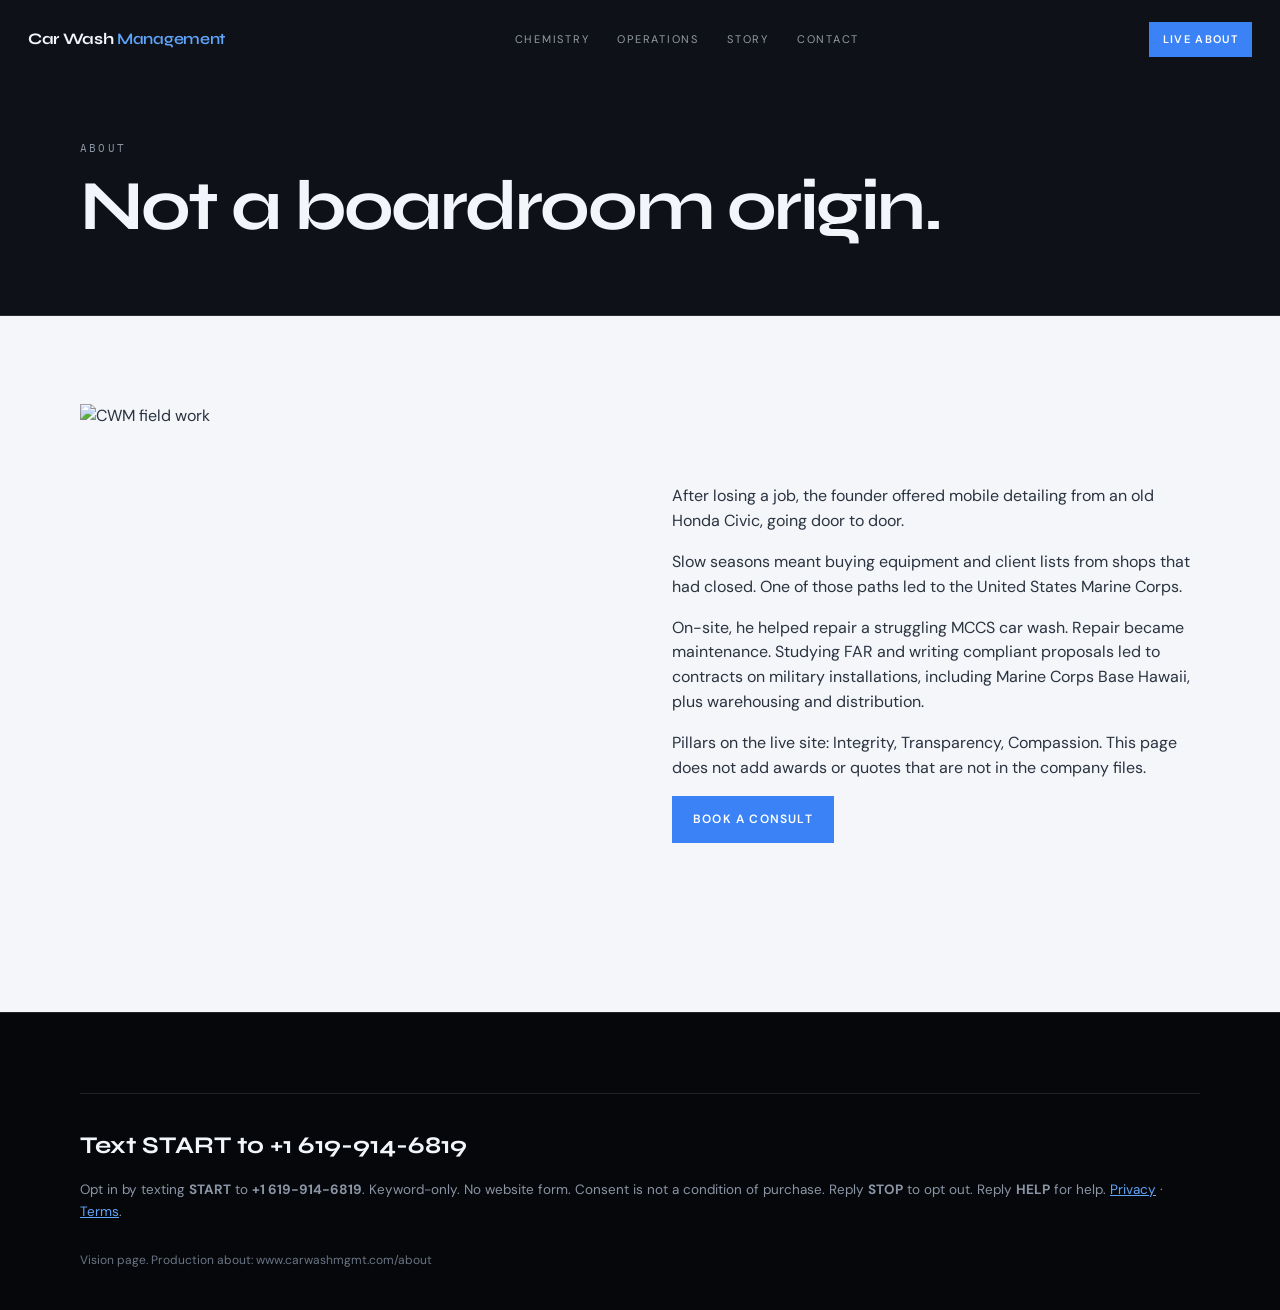
==== commit 8fbe47f0: "Sync industrial plant-ops vision from carwashmgmt-site" ====
--- a/about.html
+++ b/about.html
@@ -7,7 +7,7 @@
   <meta name="description" content="Civic detailing, Marine Corps Community Services, then a chemical plant. The operator origin of Car Wash Management." />
   <meta name="robots" content="noindex, follow" />
   <link rel="preconnect" href="https://fonts.googleapis.com" />
-  <link href="https://fonts.googleapis.com/css2?family=Fraunces:opsz,wght@9..144,500;9..144,600&family=Sora:wght@400;500;600;700&display=swap" rel="stylesheet" />
+  <link href="https://fonts.googleapis.com/css2?family=DM+Sans:opsz,wght@9..40,400;9..40,500;9..40,600;9..40,700&family=IBM+Plex+Mono:wght@400;500&family=Syne:wght@500;600;700;800&display=swap" rel="stylesheet" />
   <link rel="stylesheet" href="./styles.css" />
 </head>
 <body>
@@ -46,7 +46,7 @@
         <p>Slow seasons meant buying equipment and client lists from shops that had closed. One of those paths led to the United States Marine Corps.</p>
         <p>On-site, he helped repair a struggling MCCS car wash. Repair became maintenance. Studying FAR and writing compliant proposals led to contracts on military installations, including Marine Corps Base Hawaii, plus warehousing and distribution.</p>
         <p>Pillars on the live site: Integrity, Transparency, Compassion. This page does not add awards or quotes that are not in the company files.</p>
-        <p><a class="btn btn-gold" href="https://calendly.com/andrew-carwashmgmt">Book a consult</a></p>
+        <p><a class="btn btn-accent" href="https://calendly.com/andrew-carwashmgmt">Book a consult</a></p>
       </div>
     </div>
   </section>
--- a/styles.css
+++ b/styles.css
@@ -1,16 +1,23 @@
+/**
+ * CWM vision preview — industrial plant-ops (matches Astro redesign)
+ */
 :root {
-  --ink: #08090b;
-  --cream: #f2ece1;
-  --brass: #b8924a;
-  --mute: #9a9388;
-  --serif: "Fraunces", "Times New Roman", serif;
-  --sans: "Sora", system-ui, sans-serif;
+  --ink: #07090c;
+  --ink-2: #0e1218;
+  --steel: #c8d0dc;
+  --mute: #8b95a5;
+  --line: rgba(200, 208, 220, 0.14);
+  --accent: #3b82f6;
+  --accent-2: #60a5fa;
+  --display: "Syne", system-ui, sans-serif;
+  --sans: "DM Sans", system-ui, sans-serif;
+  --mono: "IBM Plex Mono", ui-monospace, monospace;
 }
 * { box-sizing: border-box; }
 html, body { margin: 0; }
 body {
   background: var(--ink);
-  color: var(--cream);
+  color: var(--steel);
   font-family: var(--sans);
   line-height: 1.55;
 }
@@ -28,24 +35,54 @@
   gap: 16px;
   padding: 22px 28px;
 }
-.brand { font-family: var(--serif); font-size: 15px; letter-spacing: 0.04em; }
-.brand span { opacity: 0.55; }
+.brand {
+  font-family: var(--display);
+  font-size: 16px;
+  font-weight: 700;
+  letter-spacing: -0.02em;
+  color: #f2f5fa;
+}
+.brand span { color: var(--accent-2); font-weight: 600; }
 .nav-links {
   display: flex;
   gap: 28px;
   font-size: 11px;
-  letter-spacing: 0.18em;
-  text-transform: uppercase;
-  color: rgba(242, 236, 225, 0.78);
+  letter-spacing: 0.16em;
+  text-transform: uppercase;
+  color: rgba(200, 208, 220, 0.72);
 }
 .nav-cta {
   font-size: 11px;
+  letter-spacing: 0.12em;
+  text-transform: uppercase;
+  background: var(--accent);
+  color: #fff;
+  padding: 9px 14px;
+  font-weight: 600;
+}
+.nav-menu { display: none; }
+.nav-menu summary {
+  list-style: none;
+  font-size: 11px;
   letter-spacing: 0.16em;
   text-transform: uppercase;
-  border: 1px solid rgba(242, 236, 225, 0.45);
-  padding: 9px 14px;
-}
-.nav-menu { display: none; }
+  cursor: pointer;
+}
+.nav-panel {
+  position: absolute;
+  right: 28px;
+  top: 64px;
+  background: var(--ink-2);
+  border: 1px solid var(--line);
+  padding: 16px;
+  display: grid;
+  gap: 12px;
+  min-width: 180px;
+}
+@media (max-width: 800px) {
+  .nav-links { display: none; }
+  .nav-menu { display: block; position: relative; }
+}
 
 .hero {
   position: relative;
@@ -61,12 +98,14 @@
   height: 100%;
   object-fit: cover;
   object-position: 62% center;
-  filter: contrast(1.08) saturate(0.82);
+  filter: contrast(1.1) saturate(0.72) brightness(0.78);
 }
 .hero-veil {
   position: absolute;
   inset: 0;
-  background: linear-gradient(90deg, rgba(8,9,11,0.92) 0%, rgba(8,9,11,0.55) 42%, rgba(8,9,11,0.12) 100%);
+  background:
+    linear-gradient(180deg, rgba(7,9,12,0.35) 0%, rgba(7,9,12,0.2) 40%, rgba(7,9,12,0.92) 100%),
+    linear-gradient(90deg, rgba(7,9,12,0.72) 0%, rgba(7,9,12,0.2) 55%, transparent 100%);
 }
 .hero-copy {
   position: relative;
@@ -75,69 +114,95 @@
   max-width: 760px;
 }
 .eyebrow {
-  color: var(--brass);
-  letter-spacing: 0.28em;
+  font-family: var(--mono);
+  color: var(--accent-2);
+  letter-spacing: 0.2em;
   text-transform: uppercase;
   font-size: 11px;
+  margin: 0 0 16px;
+}
+.hero-brand {
+  font-family: var(--display);
+  font-size: clamp(2.8rem, 8vw, 5.8rem);
+  font-weight: 800;
+  letter-spacing: -0.045em;
+  line-height: 0.9;
+  margin: 0 0 16px;
+  color: #f2f5fa;
+}
+.hero-brand span { display: block; color: var(--accent-2); }
+.hero h1, .page-hero h1 {
+  font-family: var(--display);
+  font-weight: 700;
+  font-size: clamp(1.4rem, 3vw, 1.9rem);
+  line-height: 1.15;
+  letter-spacing: -0.02em;
   margin: 0 0 18px;
-}
-.hero h1, .page-hero h1 {
-  font-family: var(--serif);
-  font-weight: 500;
-  font-size: clamp(3.4rem, 8vw, 7.2rem);
-  line-height: 0.88;
-  letter-spacing: -0.045em;
-  margin: 0 0 22px;
-}
-.hero p { max-width: 34rem; color: #e6dfd2; font-size: 17px; }
-.hero-actions { display: flex; gap: 12px; margin-top: 32px; flex-wrap: wrap; }
+  color: #e8edf5;
+}
+.page-hero h1 {
+  font-size: clamp(2.4rem, 5.5vw, 4.4rem);
+  line-height: 0.96;
+  letter-spacing: -0.035em;
+  color: #f2f5fa;
+}
+.hero p { max-width: 34rem; color: var(--mute); font-size: 17px; }
+.hero-actions { display: flex; gap: 12px; margin-top: 28px; flex-wrap: wrap; }
 
 .btn {
   display: inline-flex;
   align-items: center;
   padding: 13px 20px;
   font-size: 12px;
-  letter-spacing: 0.08em;
+  letter-spacing: 0.1em;
   text-transform: uppercase;
   font-weight: 600;
   border: 1px solid transparent;
 }
-.btn-gold { background: var(--brass); color: #140f08; }
-.btn-ghost { border-color: rgba(242, 236, 225, 0.4); }
-.paper .btn-ghost { border-color: #161410; color: #161410; }
+.btn-gold, .btn-accent { background: var(--accent); color: #fff; }
+.btn-ghost { border-color: rgba(200, 208, 220, 0.35); color: var(--steel); }
+.paper .btn-ghost { border-color: #2a3340; color: #07090c; }
 
 .stats {
   display: grid;
   grid-template-columns: repeat(3, 1fr);
-  border-top: 1px solid rgba(184, 146, 74, 0.25);
-  border-bottom: 1px solid rgba(184, 146, 74, 0.25);
-}
-.stat { padding: 36px 28px; border-right: 1px solid rgba(184, 146, 74, 0.18); }
+  border-top: 1px solid var(--line);
+  border-bottom: 1px solid var(--line);
+  background: var(--ink-2);
+}
+.stat { padding: 36px 28px; border-right: 1px solid var(--line); }
 .stat:last-child { border-right: 0; }
 .stat b {
   display: block;
-  font-family: var(--serif);
+  font-family: var(--display);
   font-size: 2.4rem;
-  font-weight: 500;
-  color: var(--brass);
+  font-weight: 700;
+  color: var(--accent-2);
+  letter-spacing: -0.03em;
 }
 .stat span { color: var(--mute); font-size: 13px; }
+@media (max-width: 720px) {
+  .stats { grid-template-columns: 1fr; }
+  .stat { border-right: 0; border-bottom: 1px solid var(--line); }
+}
 
 .section { padding: 88px 0; }
-.paper { background: var(--cream); color: #161410; }
+.paper { background: #f4f6f9; color: #2a3340; }
 .section h2, .cta-band h2, .foot-lead {
-  font-family: var(--serif);
-  font-weight: 500;
+  font-family: var(--display);
+  font-weight: 700;
   font-size: clamp(2.1rem, 4vw, 3.4rem);
   line-height: 1.02;
   margin: 0 0 18px;
   letter-spacing: -0.03em;
-}
-.lede { font-size: 18px; max-width: 40rem; color: #4a453c; }
+  color: #f2f5fa;
+}
+.paper h2 { color: #07090c; }
+.lede { font-size: 17px; max-width: 40rem; color: #5a6575; }
 .split {
   display: grid;
   grid-template-columns: 1fr 1fr;
-  gap: 72px;
+  gap: 64px;
   align-items: center;
 }
 .split img, .photo-frame {
@@ -148,106 +213,101 @@
 .work-list { list-style: none; margin: 36px 0 0; padding: 0; }
 .work-list li {
   display: grid;
-  grid-template-columns: 8rem 1fr;
-  gap: 18px;
-  padding: 18px 0;
-  border-top: 1px solid #ddd4c4;
-}
-.work-list strong {
-  font-size: 11px;
-  letter-spacing: 0.14em;
-  text-transform: uppercase;
-  color: #8a6d32;
-}
-
-.line { background: var(--ink); }
+  gap: 4px;
+  padding: 16px 0;
+  border-bottom: 1px solid rgba(7,9,12,0.12);
+}
+.work-list strong { font-family: var(--display); font-size: 1.1rem; color: #07090c; }
+
+.line { background: var(--ink-2); }
 .families {
   display: grid;
+  grid-template-columns: repeat(2, 1fr);
   gap: 0;
   margin-top: 40px;
-  border-top: 1px solid rgba(184, 146, 74, 0.28);
-}
-.families div {
-  display: grid;
-  grid-template-columns: 10rem 1fr;
-  gap: 24px;
+  border-top: 1px solid var(--line);
+}
+.families > div {
   padding: 22px 0;
-  border-bottom: 1px solid rgba(184, 146, 74, 0.18);
-  font-size: 16px;
-  color: #d8d0c3;
+  border-bottom: 1px solid var(--line);
+  padding-right: 24px;
 }
 .families b {
-  font-size: 11px;
-  letter-spacing: 0.16em;
-  text-transform: uppercase;
-  color: var(--brass);
-  font-weight: 600;
-}
-
-.story { background: #0c0d10; }
-.story .wrap { display: grid; grid-template-columns: 1fr 1fr; gap: 64px; align-items: center; }
-.story p { color: #d5cec2; font-size: 17px; }
+  display: block;
+  font-family: var(--display);
+  font-size: 1.2rem;
+  color: #f2f5fa;
+  margin-bottom: 6px;
+}
+.families span { color: var(--mute); font-size: 14px; }
+@media (max-width: 720px) {
+  .split, .families { grid-template-columns: 1fr; }
+  .split img { height: 360px; }
+}
+
+.story .wrap {
+  display: grid;
+  grid-template-columns: 1fr 1fr;
+  gap: 48px;
+  align-items: center;
+}
 .story img { width: 100%; height: 480px; object-fit: cover; }
+.story p { color: var(--mute); }
+@media (max-width: 800px) {
+  .story .wrap { grid-template-columns: 1fr; }
+}
 
 .cta-band {
-  min-height: 42vh;
-  display: grid;
-  place-items: center;
-  text-align: center;
+  position: relative;
+  min-height: 48vh;
+  display: flex;
+  align-items: flex-end;
+  padding: 0 28px 64px;
   background:
-    linear-gradient(180deg, rgba(8,9,11,0.55), rgba(8,9,11,0.78)),
-    url("https://media.base44.com/images/public/699f163455fdaf19c59586b8/bcc63916d_pexels-nguyendesigner-243971.jpg") center/cover;
-  padding: 80px 24px;
-}
-.cta-band h2 { max-width: 14ch; }
+    linear-gradient(180deg, rgba(7,9,12,0.35), rgba(7,9,12,0.92)),
+    url("https://media.base44.com/images/public/699f163455fdaf19c59586b8/91d199782_pexels-fotios-photos-14513938.jpg") center/cover;
+}
+.cta-band .eyebrow { color: var(--accent-2); }
 
 .page-hero {
-  min-height: 46vh;
-  display: grid;
-  align-items: end;
   padding: 140px 0 56px;
-  background:
-    linear-gradient(90deg, rgba(8,9,11,0.88), rgba(8,9,11,0.35)),
-    url("https://media.base44.com/images/public/699f163455fdaf19c59586b8/91d199782_pexels-fotios-photos-14513938.jpg") center/cover;
-}
-.page-hero p { max-width: 38rem; color: #ddd6c9; }
-
-.cards { display: grid; grid-template-columns: repeat(3, 1fr); gap: 1px; background: #ddd4c4; margin-top: 36px; }
-.card { background: var(--cream); padding: 28px; min-height: 180px; }
-.card h3 { font-family: var(--serif); font-size: 26px; margin: 0 0 10px; font-weight: 500; }
-.card p { color: #4a453c; margin: 0; }
-
-.chem-grid { display: grid; grid-template-columns: repeat(3, 1fr); gap: 1px; background: #ddd4c4; margin-top: 36px; }
-.chem { background: var(--cream); color: #161410; padding: 22px; min-height: 140px; }
-.chem small { color: #8a6d32; letter-spacing: 0.14em; text-transform: uppercase; font-size: 10px; }
-.chem strong { display: block; margin-top: 8px; font-size: 17px; }
-.chem p { margin: 8px 0 0; color: #4a453c; font-size: 13px; }
-
-.foot { background: #050506; color: #b7b0a4; padding: 48px 0 18px; font-size: 14px; }
-.foot-lead { color: var(--cream); max-width: 10ch; }
-.foot-grid { display: grid; grid-template-columns: 1.5fr 1fr 1fr; gap: 28px; margin-bottom: 28px; }
+  background: var(--ink-2);
+  border-bottom: 1px solid var(--line);
+}
+.page-hero p { max-width: 40rem; color: var(--mute); }
+
+.foot {
+  background: #05070a;
+  padding: 72px 0 40px;
+  border-top: 1px solid var(--line);
+}
+.foot-grid {
+  display: grid;
+  grid-template-columns: 1.4fr 0.6fr 0.6fr;
+  gap: 40px;
+  margin-bottom: 48px;
+}
+.foot a:hover { color: var(--accent-2); }
 .sms {
-  border-top: 1px solid rgba(184, 146, 74, 0.28);
-  padding: 20px 0 8px;
-  color: #cfc8bb;
-  margin: 0 0 20px;
-}
-.sms h2 { font-family: var(--serif); color: var(--cream); font-size: 22px; margin: 0 0 10px; font-weight: 500; }
-.sms p { margin: 0 0 8px; font-size: 13px; }
-.sms a { color: var(--brass); text-decoration: underline; }
-.note { border-top: 1px solid rgba(184, 146, 74, 0.18); padding-top: 14px; color: #7c766c; font-size: 12px; }
-
-@media (max-width: 900px) {
-  .nav-links { display: none; }
-  .nav-menu { display: block; }
-  .nav-menu summary { list-style: none; cursor: pointer; letter-spacing: 0.14em; text-transform: uppercase; font-size: 12px; }
-  .nav-menu[open] .nav-panel {
-    position: absolute; left: 16px; right: 16px; top: 64px;
-    background: #0c0d10; padding: 16px; display: grid; gap: 12px;
-  }
-  .hero, .split, .story .wrap, .stats, .cards, .chem-grid, .foot-grid, .families div {
-    grid-template-columns: 1fr;
-  }
-  .stat { border-right: 0; border-bottom: 1px solid rgba(184, 146, 74, 0.18); }
-  .work-list li { grid-template-columns: 1fr; }
-}
+  border-top: 1px solid var(--line);
+  padding-top: 32px;
+  margin-top: 8px;
+  font-size: 13.5px;
+  color: var(--mute);
+  line-height: 1.65;
+}
+.sms h2 {
+  font-family: var(--display);
+  font-size: 1.5rem;
+  color: #f2f5fa;
+  margin: 0 0 12px;
+}
+.sms a { color: var(--accent-2); text-decoration: underline; }
+.note {
+  margin-top: 28px;
+  font-size: 12px;
+  color: #6b7585;
+}
+@media (max-width: 800px) {
+  .foot-grid { grid-template-columns: 1fr; }
+}
